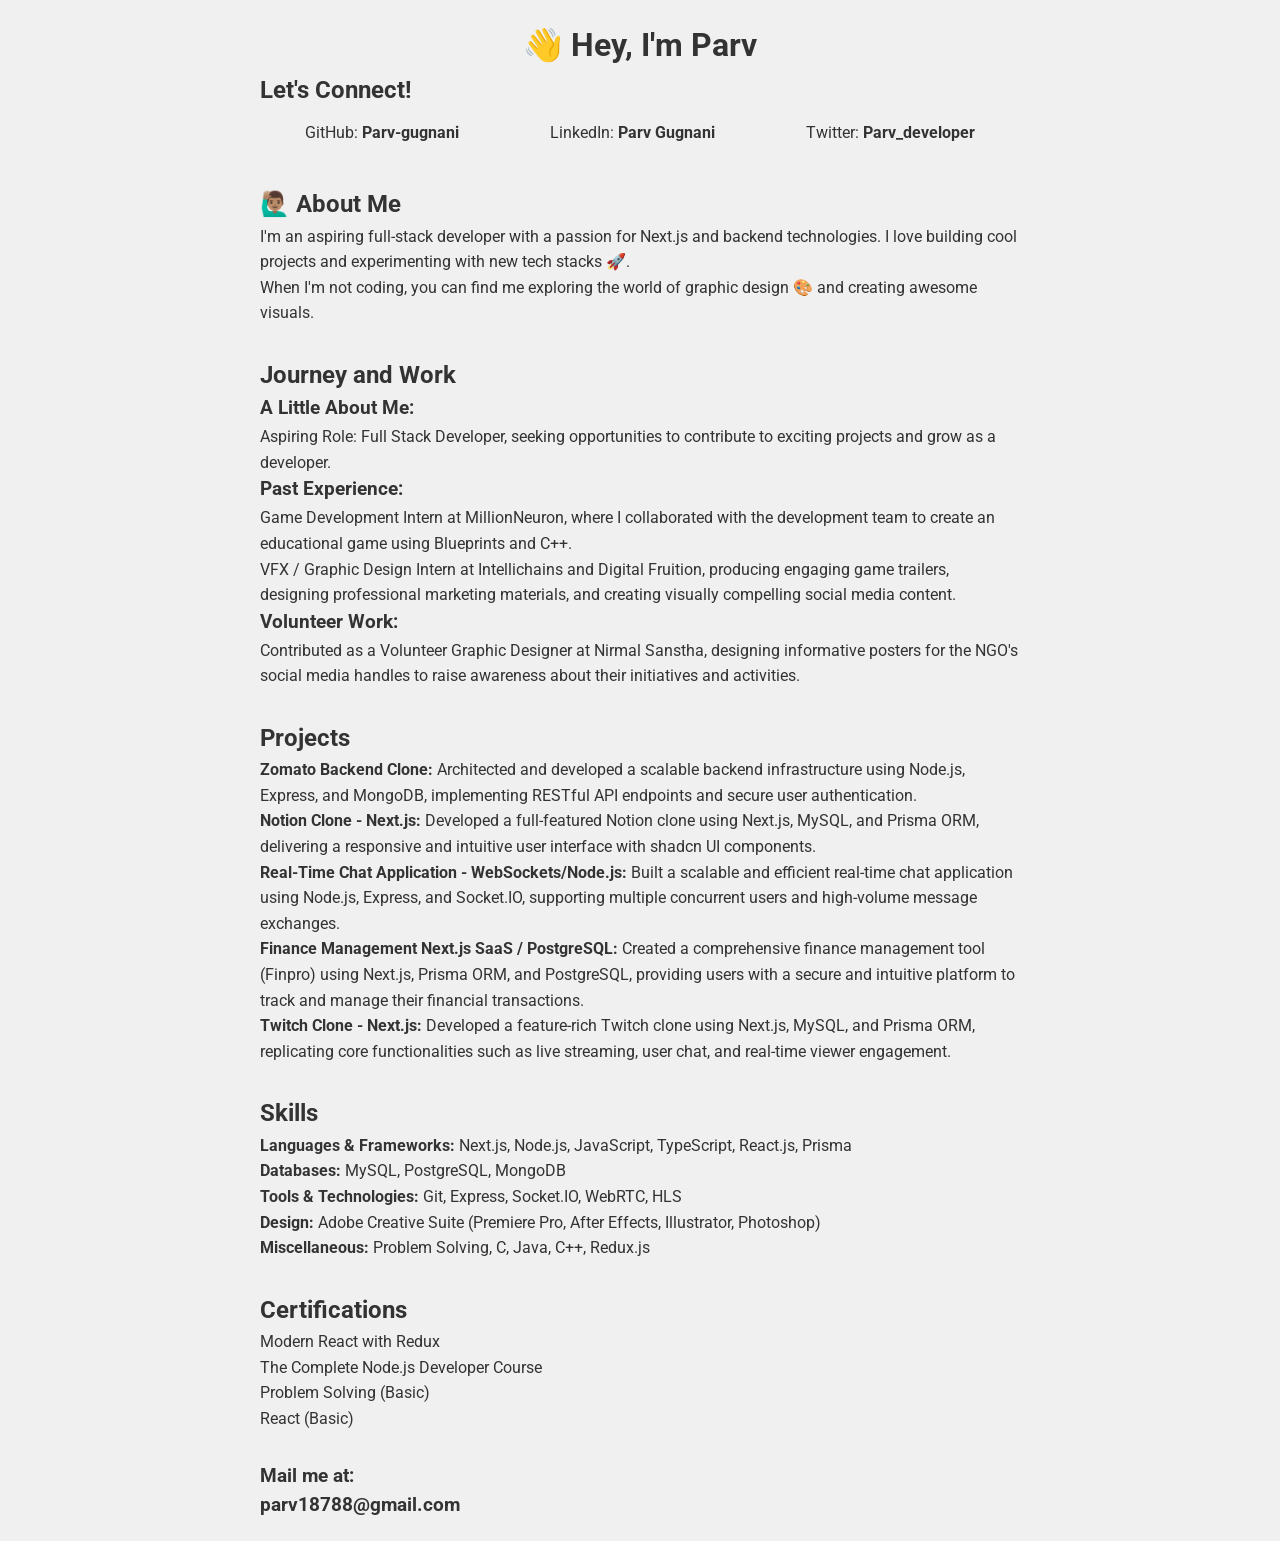
==== index.html @ 2c154d3a "website" ====
<!DOCTYPE html>
<html lang="en">
  <head>
    <meta charset="UTF-8" />
    <meta name="viewport" content="width=device-width, initial-scale=1.0" />
    <link
      href="https://fonts.googleapis.com/css2?family=Roboto:wght@400;700&display=swap"
      rel="stylesheet"
    />
    <link rel="stylesheet" href="index.css" />
    <title>Parv gugnani</title>
  </head>
  <body>
    <div class="container">
      <h1>👋 Hey, I'm Parv</h1>
      <section>
        <h2>Let's Connect!</h2>
        <ul class="social-links">
          <li>
            GitHub:
            <a href="https://github.com/Parv-gugnani" target="_blank"
              >Parv-gugnani</a
            >
          </li>
          <li>
            LinkedIn:
            <a href="https://www.linkedin.com/in/parv-gugnani/" target="_blank"
              >Parv Gugnani</a
            >
          </li>
          <li>
            Twitter:
            <a href="https://twitter.com/Parv_developer" target="_blank"
              >Parv_developer</a
            >
          </li>
        </ul>
      </section>

      <section>
        <h2>🙋🏽‍♂️ About Me</h2>
        <p>
          I'm an aspiring full-stack developer with a passion for Next.js and
          backend technologies. I love building cool projects and experimenting
          with new tech stacks 🚀.
        </p>
        <p>
          When I'm not coding, you can find me exploring the world of graphic
          design 🎨 and creating awesome visuals.
        </p>
      </section>

      <section>
        <h2>Journey and Work</h2>
        <h3>A Little About Me:</h3>
        <ul>
          <li>
            Aspiring Role: Full Stack Developer, seeking opportunities to
            contribute to exciting projects and grow as a developer.
          </li>
        </ul>
        <h3>Past Experience:</h3>
        <ul>
          <li>
            Game Development Intern at MillionNeuron, where I collaborated with
            the development team to create an educational game using Blueprints
            and C++.
          </li>
          <li>
            VFX / Graphic Design Intern at Intellichains and Digital Fruition,
            producing engaging game trailers, designing professional marketing
            materials, and creating visually compelling social media content.
          </li>
        </ul>
        <h3>Volunteer Work:</h3>
        <ul>
          <li>
            Contributed as a Volunteer Graphic Designer at Nirmal Sanstha,
            designing informative posters for the NGO's social media handles to
            raise awareness about their initiatives and activities.
          </li>
        </ul>
      </section>

      <section>
        <h2>Projects</h2>
        <ul>
          <li>
            <strong>Zomato Backend Clone:</strong> Architected and developed a
            scalable backend infrastructure using Node.js, Express, and MongoDB,
            implementing RESTful API endpoints and secure user authentication.
          </li>
          <li>
            <strong>Notion Clone - Next.js:</strong> Developed a full-featured
            Notion clone using Next.js, MySQL, and Prisma ORM, delivering a
            responsive and intuitive user interface with shadcn UI components.
          </li>
          <li>
            <strong>Real-Time Chat Application - WebSockets/Node.js:</strong>
            Built a scalable and efficient real-time chat application using
            Node.js, Express, and Socket.IO, supporting multiple concurrent
            users and high-volume message exchanges.
          </li>
          <li>
            <strong>Finance Management Next.js SaaS / PostgreSQL:</strong>
            Created a comprehensive finance management tool (Finpro) using
            Next.js, Prisma ORM, and PostgreSQL, providing users with a secure
            and intuitive platform to track and manage their financial
            transactions.
          </li>
          <li>
            <strong>Twitch Clone - Next.js:</strong> Developed a feature-rich
            Twitch clone using Next.js, MySQL, and Prisma ORM, replicating core
            functionalities such as live streaming, user chat, and real-time
            viewer engagement.
          </li>
        </ul>
      </section>

      <section>
        <h2>Skills</h2>
        <ul>
          <li>
            <strong>Languages & Frameworks:</strong> Next.js, Node.js,
            JavaScript, TypeScript, React.js, Prisma
          </li>
          <li><strong>Databases:</strong> MySQL, PostgreSQL, MongoDB</li>
          <li>
            <strong>Tools & Technologies:</strong> Git, Express, Socket.IO,
            WebRTC, HLS
          </li>
          <li>
            <strong>Design:</strong> Adobe Creative Suite (Premiere Pro, After
            Effects, Illustrator, Photoshop)
          </li>
          <li>
            <strong>Miscellaneous:</strong> Problem Solving, C, Java, C++,
            Redux.js
          </li>
        </ul>
      </section>

      <section>
        <h2>Certifications</h2>
        <ul>
          <li>Modern React with Redux</li>
          <li>The Complete Node.js Developer Course</li>
          <li>Problem Solving (Basic)</li>
          <li>React (Basic)</li>
        </ul>
      </section>

      <footer>
        <h3>
          Mail me at:
          <h3>parv18788@gmail.com</h3>
        </h3>
      </footer>
    </div>
  </body>
</html>
---- index.css ----
* {
    box-sizing: border-box;
    margin: 0;
    padding: 0;
}

body {
    font-family: 'Roboto', sans-serif;
    background-color: #f0f0f0;
    color: #333;
    line-height: 1.6;
}

.container {
    max-width: 800px;
    margin: 0 auto;
    padding: 20px;
    font-family: 'Roboto', sans-serif;
}

h1 {
    text-align: center;
}

section {
    margin-bottom: 30px;
}

ul {
    list-style-type: none;
    padding: 0;
}

/* Flexbox styling for the social media section */
.social-links {
    display: flex;
    justify-content: space-around;
    align-items: center;
    padding: 10px 0;
}

.social-links li {
    margin: 0 15px;
}

.social-links a {
    text-decoration: none;
    color: #333;
    font-weight: bold;
}

.social-links a:hover {
    color: #f06225;
    /* Or any highlight color you prefer */
}

.profile-container {
    display: flex;
    align-items: center;
    gap: 15px;
    /* Adds spacing between the image and name */
}

.profile-image {
    width: 100px;
    height: 100px;
    border-radius: 50%;
    object-fit: cover;
}

.profile-name {
    font-size: 24px;
    font-weight: bold;
}
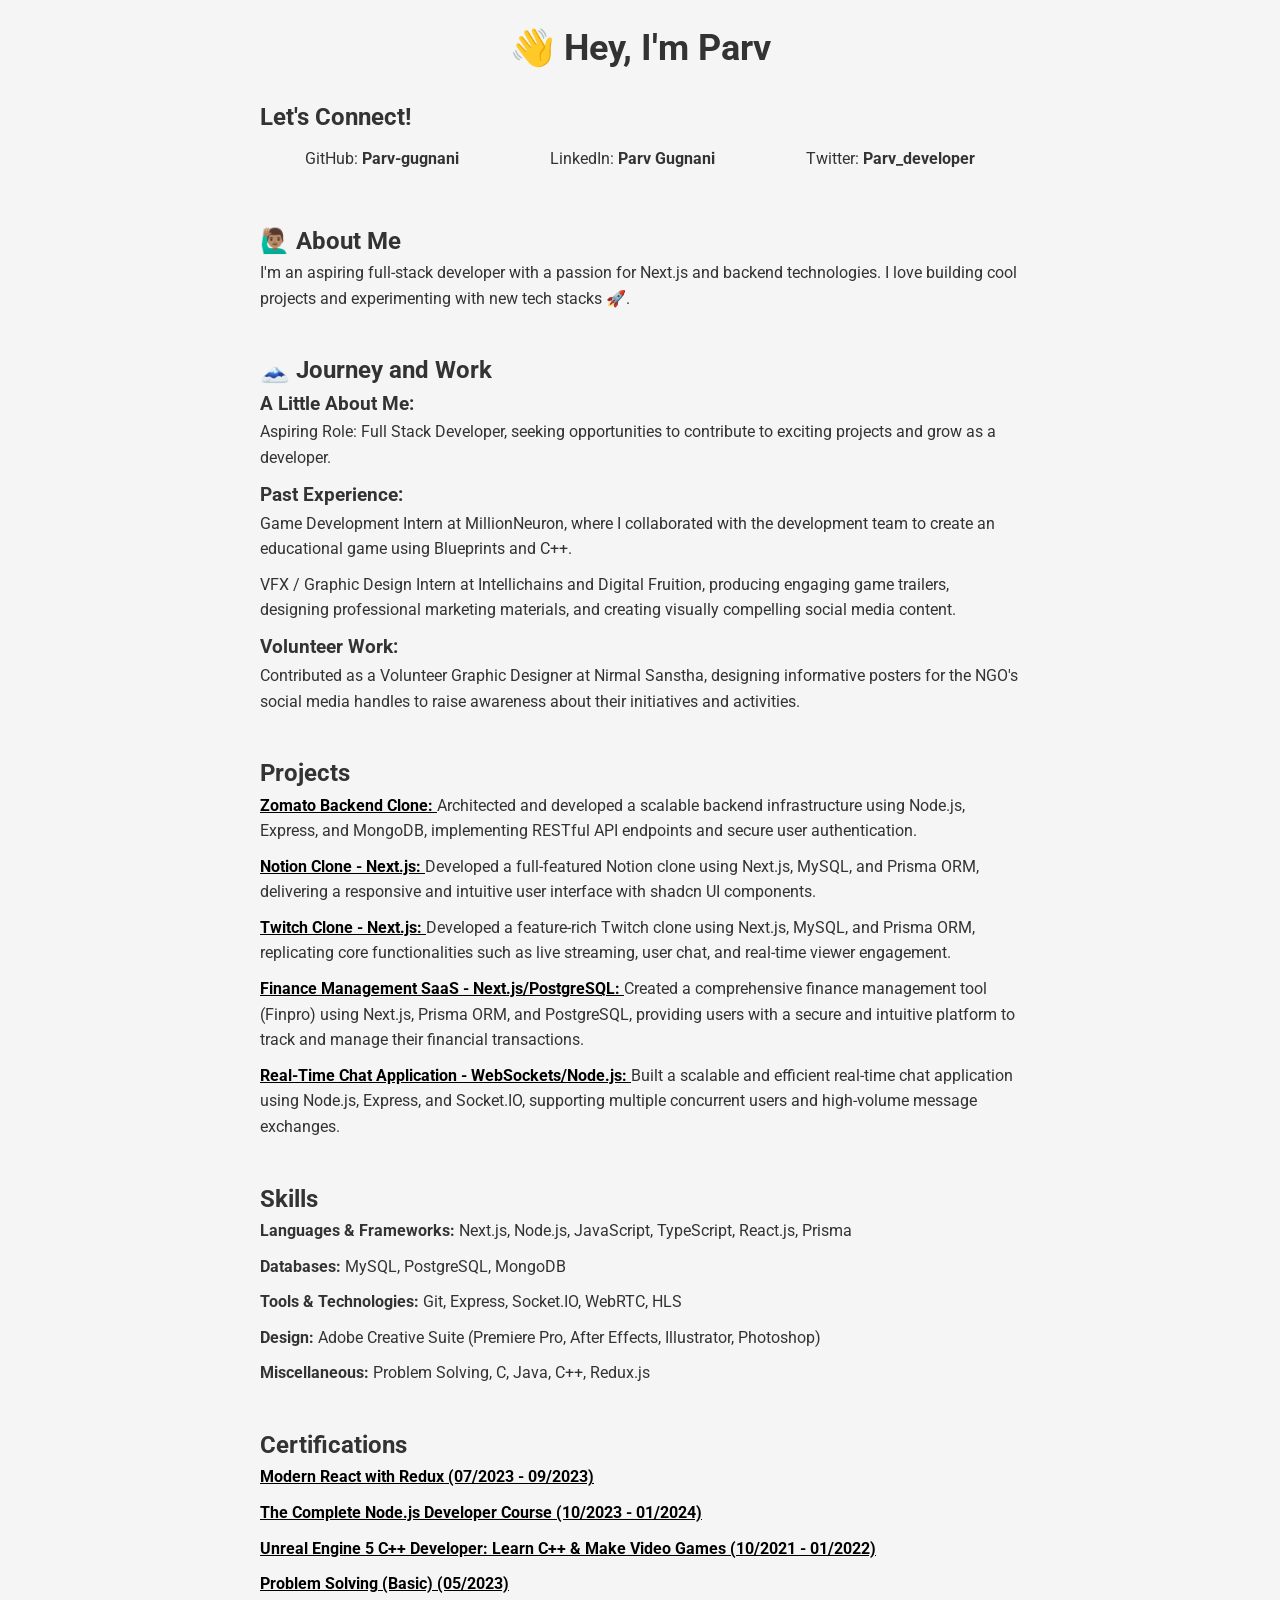
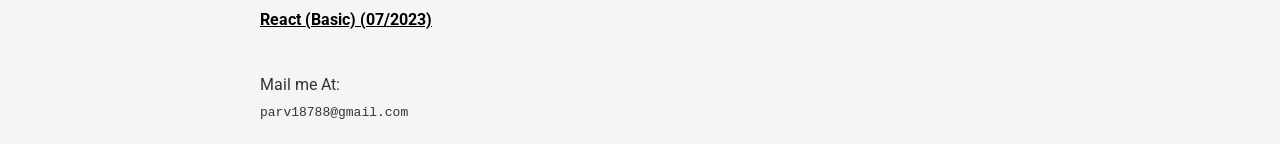
==== commit a1cf2aac: "links updat" ====
--- a/index.html
+++ b/index.html
@@ -7,32 +7,34 @@
       href="https://fonts.googleapis.com/css2?family=Roboto:wght@400;700&display=swap"
       rel="stylesheet"
     />
+    <link rel="icon" href="./P logo gemini.png" type="image/png" />
     <link rel="stylesheet" href="index.css" />
-    <title>Parv gugnani</title>
+    <title>Parv Gugnani</title>
   </head>
   <body>
     <div class="container">
       <h1>👋 Hey, I'm Parv</h1>
+
       <section>
         <h2>Let's Connect!</h2>
         <ul class="social-links">
           <li>
             GitHub:
-            <a href="https://github.com/Parv-gugnani" target="_blank"
-              >Parv-gugnani</a
-            >
+            <a href="https://github.com/Parv-gugnani" target="_blank">
+              Parv-gugnani
+            </a>
           </li>
           <li>
             LinkedIn:
-            <a href="https://www.linkedin.com/in/parv-gugnani/" target="_blank"
-              >Parv Gugnani</a
-            >
+            <a href="https://www.linkedin.com/in/parv-gugnani/" target="_blank">
+              Parv Gugnani
+            </a>
           </li>
           <li>
             Twitter:
-            <a href="https://twitter.com/Parv_developer" target="_blank"
-              >Parv_developer</a
-            >
+            <a href="https://twitter.com/Parv_developer" target="_blank">
+              Parv_developer
+            </a>
           </li>
         </ul>
       </section>
@@ -44,14 +46,10 @@
           backend technologies. I love building cool projects and experimenting
           with new tech stacks 🚀.
         </p>
-        <p>
-          When I'm not coding, you can find me exploring the world of graphic
-          design 🎨 and creating awesome visuals.
-        </p>
-      </section>
-
-      <section>
-        <h2>Journey and Work</h2>
+      </section>
+
+      <section>
+        <h2>🗻 Journey and Work</h2>
         <h3>A Little About Me:</h3>
         <ul>
           <li>
@@ -82,41 +80,74 @@
         </ul>
       </section>
 
+      <!-- projects -->
       <section>
         <h2>Projects</h2>
         <ul>
           <li>
-            <strong>Zomato Backend Clone:</strong> Architected and developed a
-            scalable backend infrastructure using Node.js, Express, and MongoDB,
-            implementing RESTful API endpoints and secure user authentication.
-          </li>
-          <li>
-            <strong>Notion Clone - Next.js:</strong> Developed a full-featured
-            Notion clone using Next.js, MySQL, and Prisma ORM, delivering a
-            responsive and intuitive user interface with shadcn UI components.
-          </li>
-          <li>
-            <strong>Real-Time Chat Application - WebSockets/Node.js:</strong>
-            Built a scalable and efficient real-time chat application using
-            Node.js, Express, and Socket.IO, supporting multiple concurrent
-            users and high-volume message exchanges.
-          </li>
-          <li>
-            <strong>Finance Management Next.js SaaS / PostgreSQL:</strong>
+            <strong>
+              <a
+                href="https://github.com/Parv-gugnani/Food-delivery-backend"
+                target="_blank"
+              >
+                Zomato Backend Clone:
+              </a>
+            </strong>
+            Architected and developed a scalable backend infrastructure using
+            Node.js, Express, and MongoDB, implementing RESTful API endpoints
+            and secure user authentication.
+          </li>
+          <li>
+            <strong>
+              <a href="https://notewave-two.vercel.app/" target="_blank">
+                Notion Clone - Next.js:
+              </a>
+            </strong>
+            Developed a full-featured Notion clone using Next.js, MySQL, and
+            Prisma ORM, delivering a responsive and intuitive user interface
+            with shadcn UI components.
+          </li>
+          <li>
+            <strong>
+              <a
+                href="https://github.com/Parv-gugnani/twitch-Clone"
+                target="_blank"
+              >
+                Twitch Clone - Next.js:
+              </a>
+            </strong>
+            Developed a feature-rich Twitch clone using Next.js, MySQL, and
+            Prisma ORM, replicating core functionalities such as live streaming,
+            user chat, and real-time viewer engagement.
+          </li>
+          <li>
+            <strong>
+              <a href="https://finpro-using.vercel.app/" target="_blank">
+                Finance Management SaaS - Next.js/PostgreSQL:
+              </a>
+            </strong>
             Created a comprehensive finance management tool (Finpro) using
             Next.js, Prisma ORM, and PostgreSQL, providing users with a secure
             and intuitive platform to track and manage their financial
             transactions.
           </li>
           <li>
-            <strong>Twitch Clone - Next.js:</strong> Developed a feature-rich
-            Twitch clone using Next.js, MySQL, and Prisma ORM, replicating core
-            functionalities such as live streaming, user chat, and real-time
-            viewer engagement.
-          </li>
-        </ul>
-      </section>
-
+            <strong>
+              <a
+                href="https://github.com/Parv-gugnani/twitch-Clone"
+                target="_blank"
+              >
+                Real-Time Chat Application - WebSockets/Node.js:
+              </a>
+            </strong>
+            Built a scalable and efficient real-time chat application using
+            Node.js, Express, and Socket.IO, supporting multiple concurrent
+            users and high-volume message exchanges.
+          </li>
+        </ul>
+      </section>
+
+      <!-- skills -->
       <section>
         <h2>Skills</h2>
         <ul>
@@ -140,21 +171,69 @@
         </ul>
       </section>
 
+      <!-- certificates -->
       <section>
         <h2>Certifications</h2>
         <ul>
-          <li>Modern React with Redux</li>
-          <li>The Complete Node.js Developer Course</li>
-          <li>Problem Solving (Basic)</li>
-          <li>React (Basic)</li>
+          <li>
+            <strong>
+              <a
+                href="https://www.udemy.com/certificate/UC-e9d1e20e-4707-47c3-8bc2-d6115e17fa22/"
+                target="_blank"
+              >
+                Modern React with Redux (07/2023 - 09/2023)
+              </a>
+            </strong>
+          </li>
+          <li>
+            <strong>
+              <a
+                href="https://www.udemy.com/certificate/UC-0eda215c-4dba-4c1f-b774-89cd07fd499d/"
+                target="_blank"
+              >
+                The Complete Node.js Developer Course (10/2023 - 01/2024)
+              </a>
+            </strong>
+          </li>
+          <li>
+            <strong>
+              <a
+                href="https://www.udemy.com/certificate/UC-3f95626b-2972-407d-8528-339cd6c5f755/"
+                target="_blank"
+              >
+                Unreal Engine 5 C++ Developer: Learn C++ & Make Video Games
+                (10/2021 - 01/2022)
+              </a>
+            </strong>
+          </li>
+          <li>
+            <strong>
+              <a
+                href="https://www.hackerrank.com/certificates/f9167a13fd9b"
+                target="_blank"
+              >
+                Problem Solving (Basic) (05/2023)
+              </a>
+            </strong>
+          </li>
+          <li>
+            <strong>
+              <a
+                href="https://www.hackerrank.com/certificates/de3e681355af"
+                target="_blank"
+              >
+                React (Basic) (07/2023)
+              </a>
+            </strong>
+          </li>
         </ul>
       </section>
 
       <footer>
-        <h3>
-          Mail me at:
-          <h3>parv18788@gmail.com</h3>
-        </h3>
+        <ul>
+          Mail me At:
+        </ul>
+        <code>parv18788@gmail.com</code>
       </footer>
     </div>
   </body>
--- a/index.css
+++ b/index.css
@@ -6,7 +6,7 @@
 
 body {
     font-family: 'Roboto', sans-serif;
-    background-color: #f0f0f0;
+    background-color: #f5f5f5;
     color: #333;
     line-height: 1.6;
 }
@@ -16,20 +16,30 @@
     margin: 0 auto;
     padding: 20px;
     font-family: 'Roboto', sans-serif;
+
 }
+
 
 h1 {
     text-align: center;
+    font-size: 36px;
+    margin-bottom: 20px;
 }
 
 section {
-    margin-bottom: 30px;
+    margin-bottom: 40px;
 }
 
 ul {
     list-style-type: none;
     padding: 0;
 }
+
+li {
+    margin-bottom: 10px;
+
+}
+
 
 /* Flexbox styling for the social media section */
 .social-links {
@@ -50,25 +60,34 @@
 }
 
 .social-links a:hover {
-    color: #f06225;
-    /* Or any highlight color you prefer */
+    color: #000000;
 }
 
 .profile-container {
     display: flex;
     align-items: center;
-    gap: 15px;
-    /* Adds spacing between the image and name */
+    gap: 20px;
 }
 
 .profile-image {
-    width: 100px;
-    height: 100px;
+    width: 120px;
+    height: 120px;
     border-radius: 50%;
     object-fit: cover;
+    border: 2px solid #ccc;
 }
 
 .profile-name {
-    font-size: 24px;
+    font-size: 28px;
     font-weight: bold;
+    margin-bottom: 5px;
+}
+
+.profile-title {
+    font-size: 18px;
+    color: #666;
+}
+
+a {
+    color: #000000;
 }
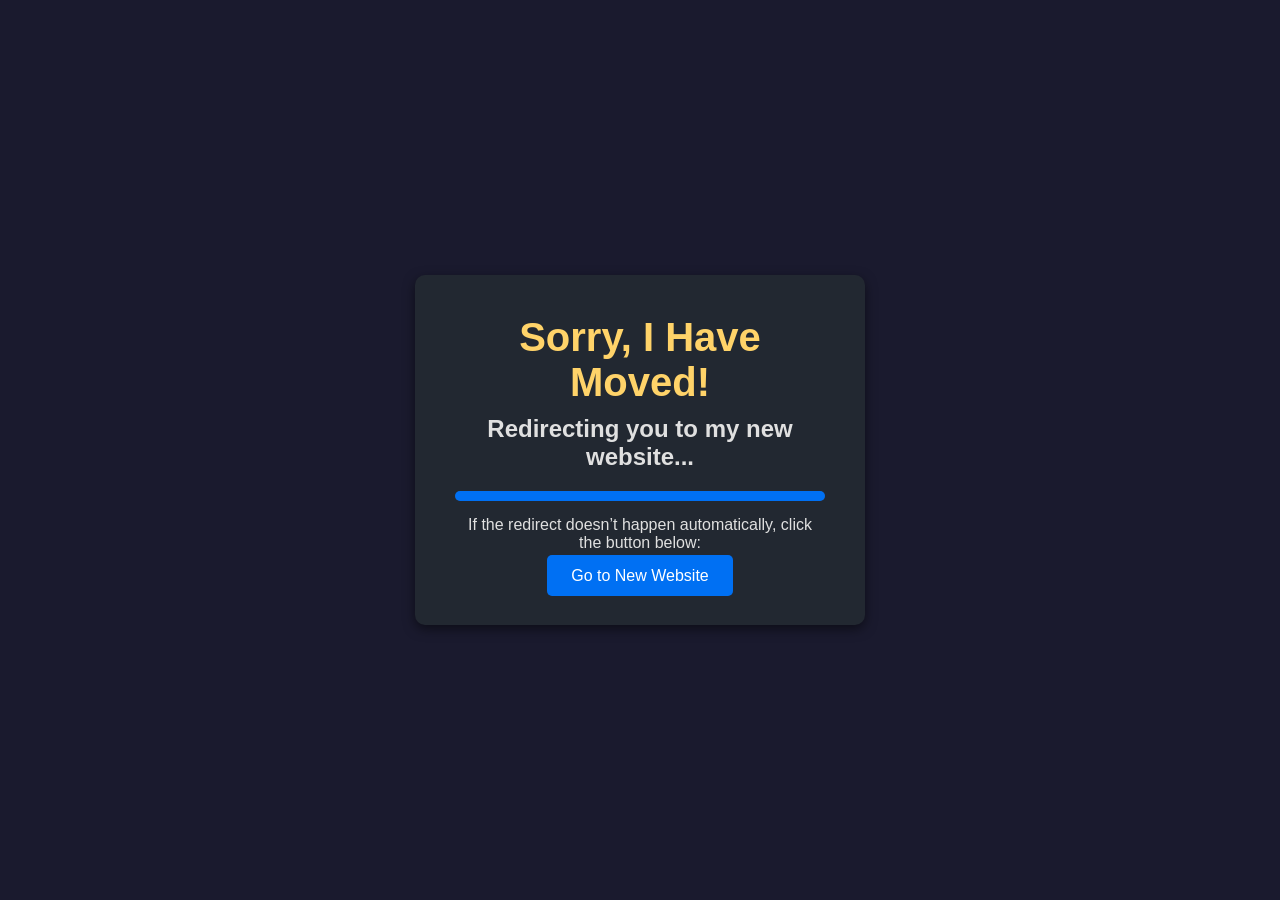
==== commit 6bd1d922: "Reddirect" ====
--- a/index.html
+++ b/index.html
@@ -1,240 +1,93 @@
 <!DOCTYPE html>
 <html lang="en">
-  <head>
-    <meta charset="UTF-8" />
-    <meta name="viewport" content="width=device-width, initial-scale=1.0" />
-    <link
-      href="https://fonts.googleapis.com/css2?family=Roboto:wght@400;700&display=swap"
-      rel="stylesheet"
-    />
-    <link rel="icon" href="./P logo gemini.png" type="image/png" />
-    <link rel="stylesheet" href="index.css" />
-    <title>Parv Gugnani</title>
-  </head>
-  <body>
+<head>
+    <meta charset="UTF-8">
+    <meta name="viewport" content="width=device-width, initial-scale=1.0">
+    <title>Redirecting...</title>
+    <meta http-equiv="refresh" content="5; url=https://parv-gugnani.vercel.app/">
+    <style>
+        /* Reset styles */
+        * {
+            margin: 0;
+            padding: 0;
+            box-sizing: border-box;
+        }
+        body {
+            display: flex;
+            justify-content: center;
+            align-items: center;
+            height: 100vh;
+            font-family: 'Segoe UI', Tahoma, Geneva, Verdana, sans-serif;
+            background-color: #1a1a2e;
+            color: #e0e0e0;
+        }
+        .container {
+            text-align: center;
+            background: #222831;
+            padding: 40px;
+            border-radius: 10px;
+            box-shadow: 0 4px 12px rgba(0, 0, 0, 0.5);
+            max-width: 450px;
+        }
+        h1 {
+            font-size: 2.5rem;
+            color: #ffd369;
+            margin-bottom: 10px;
+        }
+        h2 {
+            font-size: 1.5rem;
+            color: #e0e0e0;
+            margin-bottom: 20px;
+        }
+        .loading-bar {
+            width: 100%;
+            height: 10px;
+            background-color: #333;
+            border-radius: 5px;
+            overflow: hidden;
+            margin-top: 20px;
+            position: relative;
+        }
+        .loading-bar::before {
+            content: "";
+            position: absolute;
+            top: 0;
+            left: 0;
+            height: 100%;
+            width: 100%;
+            background-color: #0070f3;
+            transform: scaleX(0);
+            transform-origin: left;
+            animation: loading 5s linear forwards;
+        }
+        @keyframes loading {
+            0% { transform: scaleX(0); }
+            100% { transform: scaleX(1); }
+        }
+        .button {
+            margin-top: 20px;
+            padding: 12px 24px;
+            font-size: 1rem;
+            color: #fff;
+            background-color: #0070f3;
+            border: none;
+            border-radius: 5px;
+            cursor: pointer;
+            text-decoration: none;
+            transition: background 0.3s;
+        }
+        .button:hover {
+            background-color: #005bb5;
+        }
+    </style>
+</head>
+<body>
     <div class="container">
-      <h1>👋 Hey, I'm Parv</h1>
-
-      <section>
-        <h2>Let's Connect!</h2>
-        <ul class="social-links">
-          <li>
-            GitHub:
-            <a href="https://github.com/Parv-gugnani" target="_blank">
-              Parv-gugnani
-            </a>
-          </li>
-          <li>
-            LinkedIn:
-            <a href="https://www.linkedin.com/in/parv-gugnani/" target="_blank">
-              Parv Gugnani
-            </a>
-          </li>
-          <li>
-            Twitter:
-            <a href="https://twitter.com/Parv_developer" target="_blank">
-              Parv_developer
-            </a>
-          </li>
-        </ul>
-      </section>
-
-      <section>
-        <h2>🙋🏽‍♂️ About Me</h2>
-        <p>
-          I'm an aspiring full-stack developer with a passion for Next.js and
-          backend technologies. I love building cool projects and experimenting
-          with new tech stacks 🚀.
-        </p>
-      </section>
-
-      <section>
-        <h2>🗻 Journey and Work</h2>
-        <h3>A Little About Me:</h3>
-        <ul>
-          <li>
-            Aspiring Role: Full Stack Developer, seeking opportunities to
-            contribute to exciting projects and grow as a developer.
-          </li>
-        </ul>
-        <h3>Past Experience:</h3>
-        <ul>
-          <li>
-            Game Development Intern at MillionNeuron, where I collaborated with
-            the development team to create an educational game using Blueprints
-            and C++.
-          </li>
-          <li>
-            VFX / Graphic Design Intern at Intellichains and Digital Fruition,
-            producing engaging game trailers, designing professional marketing
-            materials, and creating visually compelling social media content.
-          </li>
-        </ul>
-        <h3>Volunteer Work:</h3>
-        <ul>
-          <li>
-            Contributed as a Volunteer Graphic Designer at Nirmal Sanstha,
-            designing informative posters for the NGO's social media handles to
-            raise awareness about their initiatives and activities.
-          </li>
-        </ul>
-      </section>
-
-      <!-- projects -->
-      <section>
-        <h2>Projects</h2>
-        <ul>
-          <li>
-            <strong>
-              <a
-                href="https://github.com/Parv-gugnani/Food-delivery-backend"
-                target="_blank"
-              >
-                Zomato Backend Clone:
-              </a>
-            </strong>
-            Architected and developed a scalable backend infrastructure using
-            Node.js, Express, and MongoDB, implementing RESTful API endpoints
-            and secure user authentication.
-          </li>
-          <li>
-            <strong>
-              <a href="https://notewave-two.vercel.app/" target="_blank">
-                Notion Clone - Next.js:
-              </a>
-            </strong>
-            Developed a full-featured Notion clone using Next.js, MySQL, and
-            Prisma ORM, delivering a responsive and intuitive user interface
-            with shadcn UI components.
-          </li>
-          <li>
-            <strong>
-              <a
-                href="https://github.com/Parv-gugnani/twitch-Clone"
-                target="_blank"
-              >
-                Twitch Clone - Next.js:
-              </a>
-            </strong>
-            Developed a feature-rich Twitch clone using Next.js, MySQL, and
-            Prisma ORM, replicating core functionalities such as live streaming,
-            user chat, and real-time viewer engagement.
-          </li>
-          <li>
-            <strong>
-              <a href="https://finpro-using.vercel.app/" target="_blank">
-                Finance Management SaaS - Next.js/PostgreSQL:
-              </a>
-            </strong>
-            Created a comprehensive finance management tool (Finpro) using
-            Next.js, Prisma ORM, and PostgreSQL, providing users with a secure
-            and intuitive platform to track and manage their financial
-            transactions.
-          </li>
-          <li>
-            <strong>
-              <a
-                href="https://github.com/Parv-gugnani/twitch-Clone"
-                target="_blank"
-              >
-                Real-Time Chat Application - WebSockets/Node.js:
-              </a>
-            </strong>
-            Built a scalable and efficient real-time chat application using
-            Node.js, Express, and Socket.IO, supporting multiple concurrent
-            users and high-volume message exchanges.
-          </li>
-        </ul>
-      </section>
-
-      <!-- skills -->
-      <section>
-        <h2>Skills</h2>
-        <ul>
-          <li>
-            <strong>Languages & Frameworks:</strong> Next.js, Node.js,
-            JavaScript, TypeScript, React.js, Prisma
-          </li>
-          <li><strong>Databases:</strong> MySQL, PostgreSQL, MongoDB</li>
-          <li>
-            <strong>Tools & Technologies:</strong> Git, Express, Socket.IO,
-            WebRTC, HLS
-          </li>
-          <li>
-            <strong>Design:</strong> Adobe Creative Suite (Premiere Pro, After
-            Effects, Illustrator, Photoshop)
-          </li>
-          <li>
-            <strong>Miscellaneous:</strong> Problem Solving, C, Java, C++,
-            Redux.js
-          </li>
-        </ul>
-      </section>
-
-      <!-- certificates -->
-      <section>
-        <h2>Certifications</h2>
-        <ul>
-          <li>
-            <strong>
-              <a
-                href="https://www.udemy.com/certificate/UC-e9d1e20e-4707-47c3-8bc2-d6115e17fa22/"
-                target="_blank"
-              >
-                Modern React with Redux (07/2023 - 09/2023)
-              </a>
-            </strong>
-          </li>
-          <li>
-            <strong>
-              <a
-                href="https://www.udemy.com/certificate/UC-0eda215c-4dba-4c1f-b774-89cd07fd499d/"
-                target="_blank"
-              >
-                The Complete Node.js Developer Course (10/2023 - 01/2024)
-              </a>
-            </strong>
-          </li>
-          <li>
-            <strong>
-              <a
-                href="https://www.udemy.com/certificate/UC-3f95626b-2972-407d-8528-339cd6c5f755/"
-                target="_blank"
-              >
-                Unreal Engine 5 C++ Developer: Learn C++ & Make Video Games
-                (10/2021 - 01/2022)
-              </a>
-            </strong>
-          </li>
-          <li>
-            <strong>
-              <a
-                href="https://www.hackerrank.com/certificates/f9167a13fd9b"
-                target="_blank"
-              >
-                Problem Solving (Basic) (05/2023)
-              </a>
-            </strong>
-          </li>
-          <li>
-            <strong>
-              <a
-                href="https://www.hackerrank.com/certificates/de3e681355af"
-                target="_blank"
-              >
-                React (Basic) (07/2023)
-              </a>
-            </strong>
-          </li>
-        </ul>
-      </section>
-
-      <footer>
-        <ul>
-          Mail me At:
-        </ul>
-        <code>parv18788@gmail.com</code>
-      </footer>
+        <h1>Sorry, I Have Moved!</h1>
+        <h2>Redirecting you to my new website...</h2>
+        <div class="loading-bar"></div>
+        <p style="margin-bottom: 15px; margin-top: 15px;">If the redirect doesn’t happen automatically, click the button below:</p>
+        <a href="https://parv-gugnani.vercel.app/" class="button">Go to New Website</a>
     </div>
-  </body>
-</html>
+</body>
+</html>
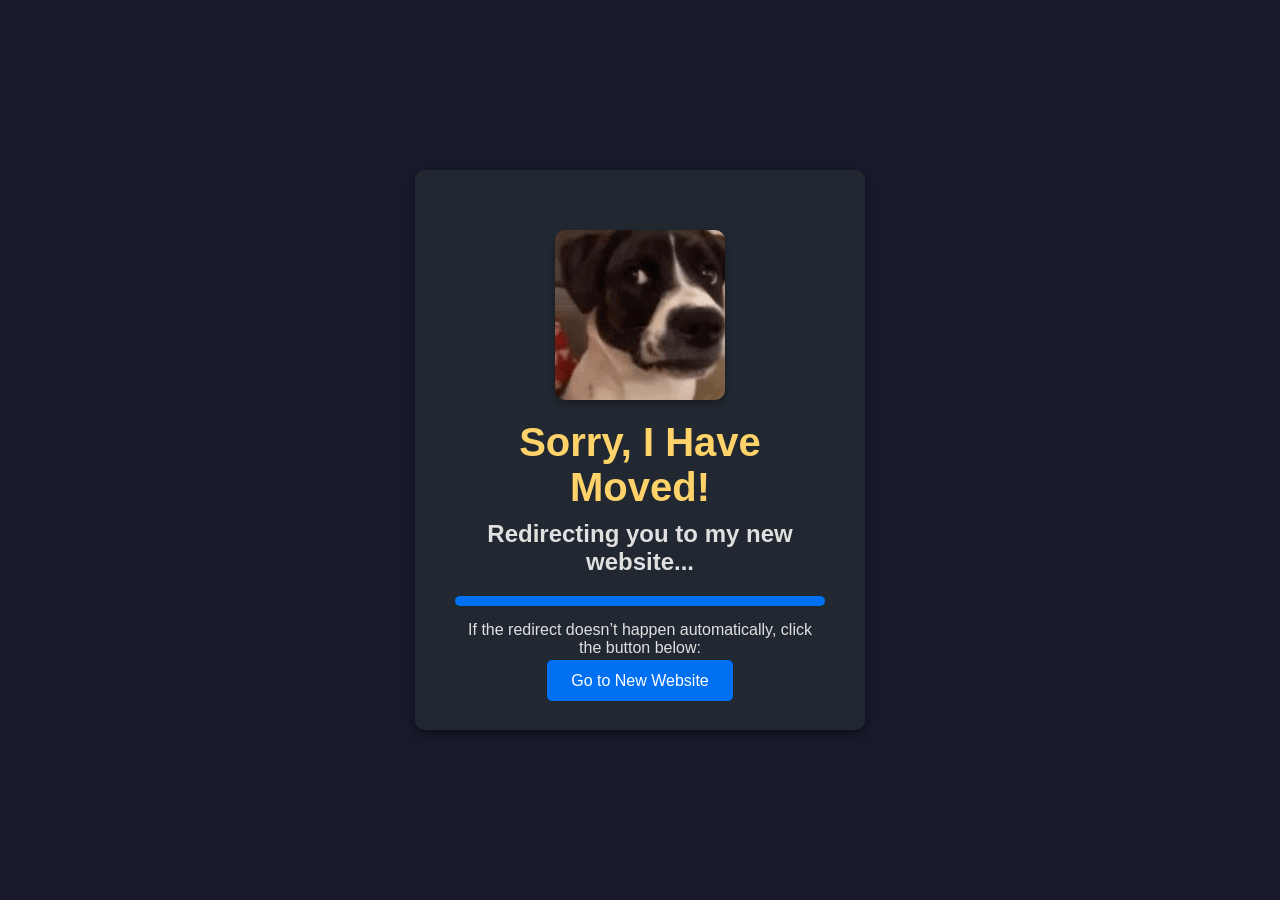
==== commit cd96b47e: "dog" ====
--- a/index.html
+++ b/index.html
@@ -3,7 +3,8 @@
 <head>
     <meta charset="UTF-8">
     <meta name="viewport" content="width=device-width, initial-scale=1.0">
-    <title>Redirecting...</title>
+    <title>Parv Gugnani</title>
+    <link rel="icon" href="logo.png">
     <meta http-equiv="refresh" content="5; url=https://parv-gugnani.vercel.app/">
     <style>
         /* Reset styles */
@@ -79,10 +80,36 @@
         .button:hover {
             background-color: #005bb5;
         }
+
+        .iframe-container {
+    margin: 20px 0;
+    display: flex;
+    justify-content: center;
+    align-items: center;
+}
+
+iframe {
+    border: none;
+    border-radius: 10px;
+    width: 100%;
+    max-width: 170px;
+    height: 170px;
+    box-shadow: 0 4px 8px rgba(0, 0, 0, 0.3);
+}
+
     </style>
 </head>
 <body>
     <div class="container">
+        <div class="iframe-container">
+            <iframe 
+                src="./dog.gif" 
+                width="170" 
+                height="170" 
+                style="border: none; border-radius: 10px;" 
+                allowfullscreen>
+            </iframe>
+        </div>
         <h1>Sorry, I Have Moved!</h1>
         <h2>Redirecting you to my new website...</h2>
         <div class="loading-bar"></div>
